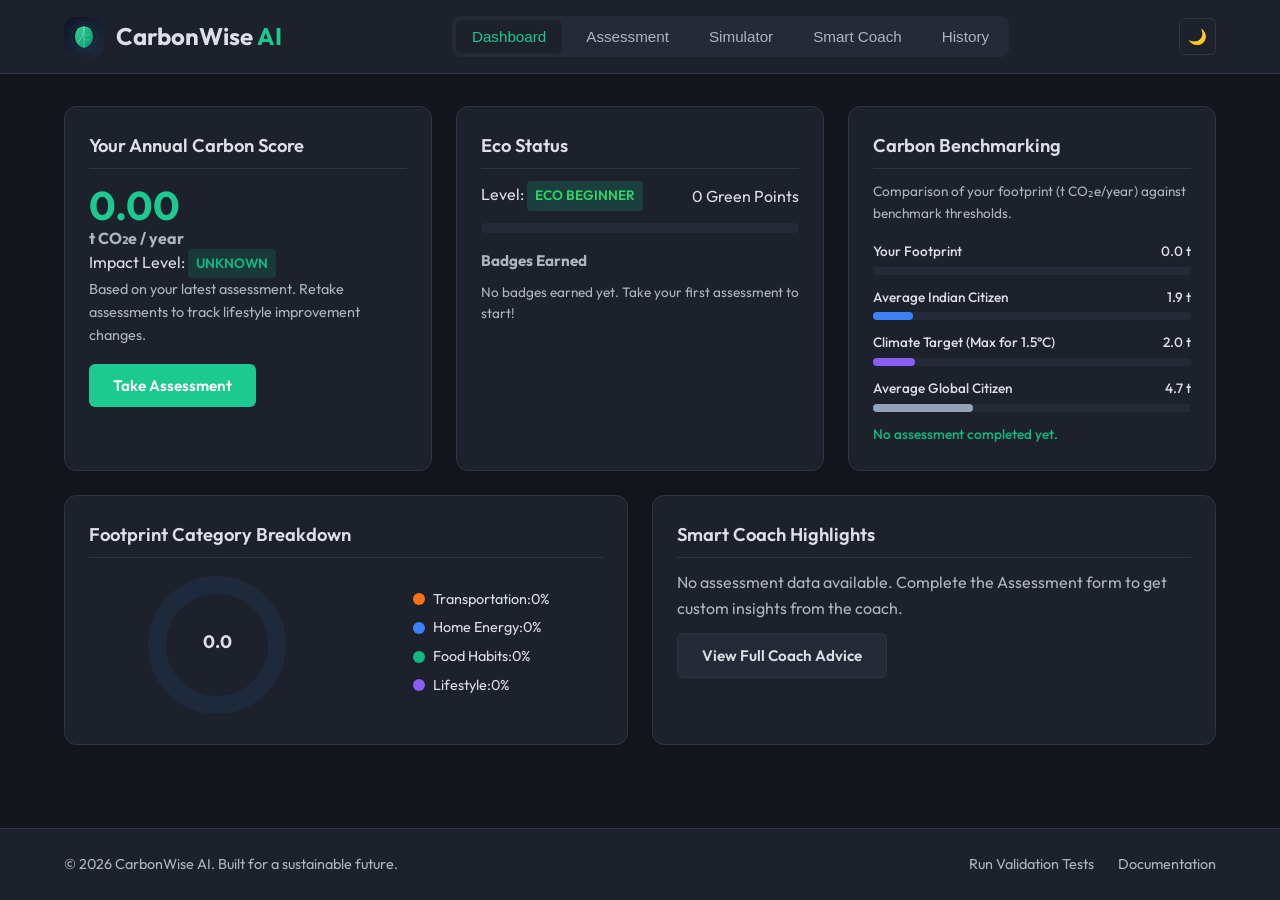
==== index.html @ 8fe23ebd "Initial commit" ====
<!DOCTYPE html>
<html lang="en">
<head>
  <meta charset="UTF-8">
  <meta name="viewport" content="width=device-width, initial-scale=1.0">
  <title>CarbonWise AI - Carbon Footprint Tracker</title>
  <meta name="description" content="Calculate, track, and reduce your carbon footprint with smart recommendations, what-if scenarios, and progress tracking.">
  
  <!-- PWA Manifest & Meta Tags -->
  <link rel="manifest" href="manifest.json">
  <meta name="theme-color" content="#10b981">
  <link rel="apple-touch-icon" href="icon.svg">
  
  <!-- Font -->
  <link rel="preconnect" href="https://fonts.googleapis.com">
  <link rel="preconnect" href="https://fonts.gstatic.com" crossorigin>
  <link href="https://fonts.googleapis.com/css2?family=Outfit:wght@300;400;500;600;700&display=swap" rel="stylesheet">
  
  <link rel="stylesheet" href="style.css">
</head>
<body class="dark-theme">
  <!-- Skip to content link for accessibility -->
  <a href="#main-content" class="skip-link">Skip to main content</a>

  <header class="app-header">
    <div class="header-container">
      <div class="logo-area">
        <object data="icon.svg" type="image/svg+xml" class="logo-icon" aria-hidden="true" width="40" height="40"></object>
        <h1>CarbonWise <span class="accent-text">AI</span></h1>
      </div>
      
      <nav class="nav-menu" aria-label="Main Application Sections">
        <ul role="tablist" class="tab-list">
          <li role="presentation">
            <button id="tab-dashboard" role="tab" aria-selected="true" aria-controls="panel-dashboard" class="tab-btn active" tabindex="0">
              Dashboard
            </button>
          </li>
          <li role="presentation">
            <button id="tab-assess" role="tab" aria-selected="false" aria-controls="panel-assess" class="tab-btn" tabindex="-1">
              Assessment
            </button>
          </li>
          <li role="presentation">
            <button id="tab-simulator" role="tab" aria-selected="false" aria-controls="panel-simulator" class="tab-btn" tabindex="-1">
              Simulator
            </button>
          </li>
          <li role="presentation">
            <button id="tab-coach" role="tab" aria-selected="false" aria-controls="panel-coach" class="tab-btn" tabindex="-1">
              Smart Coach
            </button>
          </li>
          <li role="presentation">
            <button id="tab-history" role="tab" aria-selected="false" aria-controls="panel-history" class="tab-btn" tabindex="-1">
              History
            </button>
          </li>
        </ul>
      </nav>

      <div class="header-actions">
        <button id="install-btn" class="btn btn-secondary btn-sm hidden" aria-label="Install CarbonWise App">
          Install App
        </button>
        <button id="theme-toggle" class="btn btn-icon" aria-label="Toggle between dark and light mode">
          <span class="theme-icon-light" aria-hidden="true">☀️</span>
          <span class="theme-icon-dark" aria-hidden="true">🌙</span>
        </button>
      </div>
    </div>
  </header>

  <main id="main-content" class="app-main">
    
    <!-- DASHBOARD PANEL -->
    <section id="panel-dashboard" role="tabpanel" aria-labelledby="tab-dashboard" class="tab-panel active" tabindex="0">
      <h2 class="sr-only">Dashboard</h2>
      
      <div class="dashboard-grid">
        <!-- Score Card -->
        <div class="card status-card">
          <h3>Your Annual Carbon Score</h3>
          <div class="score-display" aria-live="polite">
            <span id="dash-score-value">0.00</span>
            <span class="score-unit">t CO₂e / year</span>
          </div>
          <p class="impact-level-label">Impact Level: <span id="dash-impact-level" class="badge bg-green">Unknown</span></p>
          <p class="card-desc">Based on your latest assessment. Retake assessments to track lifestyle improvement changes.</p>
          <button id="quick-assess-btn" class="btn btn-primary">Take Assessment</button>
        </div>

        <!-- Gamification Card -->
        <div class="card gamification-card">
          <h3>Eco Status</h3>
          <div class="level-indicator">
            <div class="level-label">Level: <span id="user-eco-level" class="badge bg-accent">Eco Beginner</span></div>
            <div class="points-label"><span id="user-points">0</span> Green Points</div>
          </div>
          <div class="progress-bar-container" aria-label="Points progress to next level" role="progressbar" aria-valuemin="0" aria-valuemax="100" aria-valuenow="0">
            <div id="points-progress" class="progress-bar" style="width: 0%"></div>
          </div>
          <div class="badges-earned-section">
            <h4>Badges Earned</h4>
            <div id="badges-container" class="badges-row">
              <p class="text-muted text-sm">No badges earned yet. Take your first assessment to start!</p>
            </div>
          </div>
        </div>

        <!-- Benchmark Comparison Card -->
        <div class="card benchmarking-card">
          <h3>Carbon Benchmarking</h3>
          <p class="card-desc text-sm">Comparison of your footprint (t CO₂e/year) against benchmark thresholds.</p>
          
          <div class="benchmark-list" aria-label="Footprint comparison charts">
            <!-- User -->
            <div class="benchmark-item">
              <div class="benchmark-labels">
                <span>Your Footprint</span>
                <span id="bench-user-val">0.0 t</span>
              </div>
              <div class="benchmark-bar-wrapper" role="progressbar" aria-label="Your carbon footprint scale" aria-valuemin="0" aria-valuemax="15">
                <div id="bench-user-bar" class="benchmark-bar user-bar" style="width: 0%"></div>
              </div>
            </div>
            <!-- Indian Avg -->
            <div class="benchmark-item">
              <div class="benchmark-labels">
                <span>Average Indian Citizen</span>
                <span>1.9 t</span>
              </div>
              <div class="benchmark-bar-wrapper" role="progressbar" aria-label="Average Indian carbon footprint scale" aria-valuenow="1.9" aria-valuemin="0" aria-valuemax="15">
                <div class="benchmark-bar India-bar" style="width: calc((1.9 / 15) * 100%)"></div>
              </div>
            </div>
            <!-- Sustainable Target -->
            <div class="benchmark-item">
              <div class="benchmark-labels">
                <span>Climate Target (Max for 1.5°C)</span>
                <span>2.0 t</span>
              </div>
              <div class="benchmark-bar-wrapper" role="progressbar" aria-label="Paris Agreement climate target carbon scale" aria-valuenow="2.0" aria-valuemin="0" aria-valuemax="15">
                <div class="benchmark-bar target-bar" style="width: calc((2.0 / 15) * 100%)"></div>
              </div>
            </div>
            <!-- Global Avg -->
            <div class="benchmark-item">
              <div class="benchmark-labels">
                <span>Average Global Citizen</span>
                <span>4.7 t</span>
              </div>
              <div class="benchmark-bar-wrapper" role="progressbar" aria-label="Average global citizen carbon scale" aria-valuenow="4.7" aria-valuemin="0" aria-valuemax="15">
                <div class="benchmark-bar global-bar" style="width: calc((4.7 / 15) * 100%)"></div>
              </div>
            </div>
          </div>
          <p id="benchmark-feedback" class="text-sm mt-3 font-medium text-emerald" aria-live="polite"></p>
        </div>
      </div>

      <div class="dashboard-grid mt-4">
        <!-- Breakdown Chart Card -->
        <div class="card chart-card">
          <h3>Footprint Category Breakdown</h3>
          <div class="chart-content">
            <div class="svg-chart-container">
              <svg id="donut-chart" viewBox="0 0 100 100" class="donut-svg" aria-label="Visual breakdown of carbon categories">
                <circle cx="50" cy="50" r="40" fill="transparent" stroke="#1e293b" stroke-width="12" />
                <g id="donut-slices"></g>
                <text x="50" y="52" class="donut-center-text" text-anchor="middle" id="donut-center-val">0.0</text>
              </svg>
            </div>
            <div class="chart-legend" id="chart-legend">
              <ul class="legend-list">
                <li><span class="legend-dot color-transport" aria-hidden="true"></span> Transportation: <span id="legend-val-transport">0%</span></li>
                <li><span class="legend-dot color-energy" aria-hidden="true"></span> Home Energy: <span id="legend-val-energy">0%</span></li>
                <li><span class="legend-dot color-food" aria-hidden="true"></span> Food Habits: <span id="legend-val-food">0%</span></li>
                <li><span class="legend-dot color-lifestyle" aria-hidden="true"></span> Lifestyle: <span id="legend-val-lifestyle">0%</span></li>
              </ul>
            </div>
          </div>
          <div class="highest-contributor-box alert-box hidden" id="highest-contributor-alert" aria-live="polite">
            <strong>⚠️ Highest Contributor:</strong> <span id="highest-category-name">Transportation</span> (<span id="highest-category-pct">0%</span> of your total).
          </div>
        </div>

        <!-- Quick Summary & Actions -->
        <div class="card coach-preview-card">
          <h3>Smart Coach Highlights</h3>
          <div id="coach-highlights-content" aria-live="polite">
            <p class="text-muted">No assessment data available. Complete the Assessment form to get custom insights from the coach.</p>
          </div>
          <button id="go-to-coach-btn" class="btn btn-secondary mt-3">View Full Coach Advice</button>
        </div>
      </div>
    </section>

    <!-- ASSESSMENT PANEL -->
    <section id="panel-assess" role="tabpanel" aria-labelledby="tab-assess" class="tab-panel" tabindex="0">
      <div class="max-width-form">
        <div class="form-header">
          <h2>Carbon Footprint Assessment</h2>
          <p>Provide estimates of your weekly and monthly habits below to calculate your footprint. Your data is stored safely on your device.</p>
        </div>

        <!-- Form Step Progress Indicator -->
        <div class="form-steps-indicator" aria-label="Assessment Progress Steps">
          <div class="step-indicator active" id="indicator-step-1">1. Transport</div>
          <div class="step-indicator" id="indicator-step-2">2. Energy</div>
          <div class="step-indicator" id="indicator-step-3">3. Food & Lifestyle</div>
        </div>

        <form id="assessment-form" novalidate>
          
          <!-- STEP 1: TRANSPORTATION -->
          <div class="form-step" id="form-step-1">
            <h3>Category 1: Transportation</h3>
            
            <div class="form-group">
              <label for="input-car-km">Car travel per week (in km):</label>
              <input type="number" id="input-car-km" name="car_km" min="0" max="5000" step="10" value="0" required aria-describedby="car-km-error">
              <span class="form-error-msg" id="car-km-error" aria-live="polite"></span>
              <p class="input-hint">Estimate your average weekly driving distance. Set to 0 if you do not use a car.</p>
            </div>

            <div class="form-group">
              <label for="input-bike-km">Bicycle/E-Bike travel per week (in km):</label>
              <input type="number" id="input-bike-km" name="bike_km" min="0" max="1000" step="5" value="0" required aria-describedby="bike-km-error">
              <span class="form-error-msg" id="bike-km-error" aria-live="polite"></span>
              <p class="input-hint">Biking is zero-carbon and helps increase your Eco score points.</p>
            </div>

            <div class="form-group">
              <label for="input-public-hours">Public transport hours per week (Bus, Metro, Trains):</label>
              <input type="number" id="input-public-hours" name="public_hours" min="0" max="100" step="1" value="0" required aria-describedby="public-hours-error">
              <span class="form-error-msg" id="public-hours-error" aria-live="polite"></span>
              <p class="input-hint">Hours spent per week riding public transit.</p>
            </div>

            <div class="form-actions-row">
              <div></div>
              <button type="button" class="btn btn-primary" id="btn-next-1">Next: Home Energy</button>
            </div>
          </div>

          <!-- STEP 2: HOME ENERGY -->
          <div class="form-step hidden" id="form-step-2">
            <h3>Category 2: Home Energy</h3>

            <div class="form-group">
              <label for="input-elec-kwh">Monthly electricity consumption (in kWh):</label>
              <input type="number" id="input-elec-kwh" name="elec_kwh" min="0" max="5000" step="10" value="0" required aria-describedby="elec-kwh-error">
              <span class="form-error-msg" id="elec-kwh-error" aria-live="polite"></span>
              <p class="input-hint">Refer to your recent utility bill. Average consumption is ~150-300 kWh.</p>
            </div>

            <div class="form-group">
              <label for="input-ac-hours">AC usage hours per day (average):</label>
              <input type="number" id="input-ac-hours" name="ac_hours" min="0" max="24" step="1" value="0" required aria-describedby="ac-hours-error">
              <span class="form-error-msg" id="ac-hours-error" aria-live="polite"></span>
              <p class="input-hint">Number of hours you run air conditioners in your home per day.</p>
            </div>

            <div class="form-group">
              <label for="input-appliances">Other heavy appliance usage level:</label>
              <select id="input-appliances" name="appliances" required>
                <option value="low">Low (Basic lighting, fridge, laptop)</option>
                <option value="medium" selected>Medium (Washing machine, water heater occasionally)</option>
                <option value="high">High (Daily dryer, oven, heating, pool pumps)</option>
              </select>
              <p class="input-hint">Heavy electrical appliances affect carbon consumption parameters.</p>
            </div>

            <div class="form-actions-row">
              <button type="button" class="btn btn-secondary" id="btn-prev-2">Back to Transport</button>
              <button type="button" class="btn btn-primary" id="btn-next-2">Next: Food & Lifestyle</button>
            </div>
          </div>

          <!-- STEP 3: FOOD & LIFESTYLE -->
          <div class="form-step hidden" id="form-step-3">
            <h3>Category 3: Food & Lifestyle</h3>

            <div class="form-group">
              <label for="input-diet">Primary Food Diet:</label>
              <select id="input-diet" name="diet" required>
                <option value="vegetarian">Vegetarian (No meat, includes dairy/eggs)</option>
                <option value="mixed" selected>Mixed (Moderate meat, poultry, dairy)</option>
                <option value="meat-heavy">Meat-heavy (Daily beef, pork, or lamb)</option>
              </select>
              <p class="input-hint">Animal agriculture farming is a massive global carbon contributor.</p>
            </div>

            <div class="form-group">
              <label for="input-shopping">Online shopping packages per month:</label>
              <input type="number" id="input-shopping" name="shopping" min="0" max="100" step="1" value="0" required aria-describedby="shopping-error">
              <span class="form-error-msg" id="shopping-error" aria-live="polite"></span>
              <p class="input-hint">Count of individual delivery packages received monthly.</p>
            </div>

            <div class="form-group">
              <label for="input-fashion">Fast fashion purchases per year:</label>
              <input type="number" id="input-fashion" name="fashion" min="0" max="150" step="1" value="0" required aria-describedby="fashion-error">
              <span class="form-error-msg" id="fashion-error" aria-live="polite"></span>
              <p class="input-hint">New clothing items purchased annually from major chain stores.</p>
            </div>

            <div class="form-group">
              <label for="input-waste">Waste Management Habits:</label>
              <select id="input-waste" name="waste" required>
                <option value="recycle">Excellent (Recycle and compost, minimal trash)</option>
                <option value="average" selected>Average (Recycle some items, standard municipal bin)</option>
                <option value="poor">Poor (No recycling, throw everything into landfill bin)</option>
              </select>
            </div>

            <div class="form-actions-row">
              <button type="button" class="btn btn-secondary" id="btn-prev-3">Back to Energy</button>
              <button type="submit" class="btn btn-accent" id="btn-submit-form">Calculate & Save</button>
            </div>
          </div>
          
        </form>
      </div>
    </section>

    <!-- WHAT-IF SIMULATOR PANEL -->
    <section id="panel-simulator" role="tabpanel" aria-labelledby="tab-simulator" class="tab-panel" tabindex="0">
      <div class="simulator-layout">
        <div class="simulator-settings card">
          <h2>What-If Simulator</h2>
          <p class="text-sm text-muted mb-4">Adjust the sliders below to simulate carbon reductions and cost savings. See projected impacts dynamically!</p>
          
          <div class="simulator-slider-group">
            <div class="slider-label-row">
              <label for="sim-car-reduce">Reduce Car Driving</label>
              <span id="sim-car-val">0%</span>
            </div>
            <input type="range" id="sim-car-reduce" min="0" max="100" value="0" class="slider" aria-valuemin="0" aria-valuemax="100" aria-valuenow="0">
            <span class="slider-hint">Simulate substituting driving with biking, walking, or public transit.</span>
          </div>

          <div class="simulator-slider-group">
            <div class="slider-label-row">
              <label for="sim-diet-shift">Diet Transition</label>
              <span id="sim-diet-val">Mixed (Current)</span>
            </div>
            <input type="range" id="sim-diet-shift" min="1" max="3" value="2" class="slider" aria-valuemin="1" aria-valuemax="3" aria-valuenow="2" aria-valuetext="Mixed">
            <span class="slider-hint">Move from Meat-heavy (1), Mixed (2) to Vegetarian (3) habits.</span>
          </div>

          <div class="simulator-slider-group">
            <div class="slider-label-row">
              <label for="sim-energy-reduce">Reduce Electricity & AC Usage</label>
              <span id="sim-energy-val">0%</span>
            </div>
            <input type="range" id="sim-energy-reduce" min="0" max="50" value="0" class="slider" aria-valuemin="0" aria-valuemax="50" aria-valuenow="0">
            <span class="slider-hint">Simulate turning off standby appliances and reducing AC run times.</span>
          </div>
          
          <div class="simulator-actions mt-3">
            <button id="apply-simulation-btn" class="btn btn-secondary w-full">Adopt Recommendations & Earn Points</button>
          </div>
        </div>

        <div class="simulator-results-panel">
          <!-- Emission Changes -->
          <div class="card results-card bg-glass">
            <h3>Emissions Impact</h3>
            <div class="sim-comparison">
              <div class="sim-metric-column">
                <span class="sim-metric-title">Current</span>
                <span id="sim-emissions-current" class="sim-val text-orange">0.00 t</span>
              </div>
              <div class="sim-arrow" aria-hidden="true">➡️</div>
              <div class="sim-metric-column">
                <span class="sim-metric-title">Projected</span>
                <span id="sim-emissions-projected" class="sim-val text-green">0.00 t</span>
              </div>
            </div>
            <div class="sim-reduction-badge">
              <span class="badge bg-green text-lg" id="sim-reduction-percentage" aria-live="polite">0% Reduction</span>
            </div>
          </div>

          <!-- Financial & Ecological Indicators -->
          <div class="card impact-grid-card">
            <h3>Financial & Environmental Equivalents</h3>
            <div class="impact-metrics-grid" aria-live="polite">
              <!-- Metric 1: Annual CO2 saved -->
              <div class="impact-metric-box" tabindex="0">
                <span class="impact-icon" aria-hidden="true">💨</span>
                <div class="impact-info">
                  <span class="impact-label">Annual CO₂ Saved</span>
                  <span id="impact-co2-saved" class="impact-value">0 kg</span>
                </div>
              </div>
              <!-- Metric 2: Fuel savings -->
              <div class="impact-metric-box" tabindex="0">
                <span class="impact-icon" aria-hidden="true">⛽</span>
                <div class="impact-info">
                  <span class="impact-label">Estimated Fuel Savings</span>
                  <span id="impact-fuel-saved" class="impact-value">₹0</span>
                </div>
              </div>
              <!-- Metric 3: Electricity savings -->
              <div class="impact-metric-box" tabindex="0">
                <span class="impact-icon" aria-hidden="true">⚡</span>
                <div class="impact-info">
                  <span class="impact-label">Electricity Bill Savings</span>
                  <span id="impact-elec-saved" class="impact-value">₹0</span>
                </div>
              </div>
              <!-- Metric 4: Trees planted -->
              <div class="impact-metric-box" tabindex="0">
                <span class="impact-icon" aria-hidden="true">🌳</span>
                <div class="impact-info">
                  <span class="impact-label">Tree-Equivalent Impact</span>
                  <span id="impact-trees" class="impact-value">0 Trees</span>
                </div>
              </div>
              <!-- Metric 5: Water footprint -->
              <div class="impact-metric-box" tabindex="0">
                <span class="impact-icon" aria-hidden="true">💧</span>
                <div class="impact-info">
                  <span class="impact-label">Virtual Water Saved</span>
                  <span id="impact-water" class="impact-value">0 Liters</span>
                </div>
              </div>
            </div>
          </div>
        </div>
      </div>
    </section>

    <!-- SMART COACH PANEL -->
    <section id="panel-coach" role="tabpanel" aria-labelledby="tab-coach" class="tab-panel" tabindex="0">
      <div class="card coach-card">
        <div class="coach-header">
          <div class="coach-avatar" aria-hidden="true">🌱</div>
          <div>
            <h2>Smart Sustainability Coach</h2>
            <p class="text-muted">Personalized insights and weekly routines generated based on your footprint profile.</p>
          </div>
        </div>
        
        <div id="coach-content-container" class="coach-body mt-4">
          <div class="coach-placeholder text-center">
            <p>Please complete your <button class="btn-link">assessment form</button> to unlock coaching insights, a weekly reduction planner, and monthly challenges.</p>
          </div>
        </div>
      </div>
    </section>

    <!-- HISTORY PANEL -->
    <section id="panel-history" role="tabpanel" aria-labelledby="tab-history" class="tab-panel" tabindex="0">
      <div class="history-layout-grid">
        <div class="card trend-chart-card">
          <h3>Your Footprint Trend</h3>
          <div class="canvas-wrapper">
            <canvas id="trend-canvas" width="600" height="300" aria-label="Line chart showing your carbon footprint scores over time">
              Your historical carbon assessment scores plotted over time.
            </canvas>
          </div>
          <div id="trend-no-data" class="trend-placeholder text-center">
            <p class="text-muted">No historical data available yet. Keep taking assessments over time to track your progress.</p>
          </div>
        </div>

        <div class="card history-list-card">
          <div class="history-header">
            <h3>Assessment History</h3>
            <button id="clear-history-btn" class="btn btn-danger btn-sm">Clear All History</button>
          </div>
          
          <div class="table-container mt-3">
            <table class="history-table" id="history-table">
              <thead>
                <tr>
                  <th scope="col">Date</th>
                  <th scope="col">Carbon Score (t)</th>
                  <th scope="col">Eco Points</th>
                  <th scope="col">Trend</th>
                </tr>
              </thead>
              <tbody id="history-table-body" aria-live="polite">
                <!-- Dynamically populated -->
              </tbody>
            </table>
          </div>
        </div>
      </div>
    </section>

  </main>

  <footer class="app-footer">
    <div class="footer-container">
      <p>&copy; 2026 CarbonWise AI. Built for a sustainable future.</p>
      <div class="footer-links">
        <a href="tests/test-runner.html" class="footer-link">Run Validation Tests</a>
        <a href="README.md" target="_blank" class="footer-link">Documentation</a>
      </div>
    </div>
  </footer>

  <script src="script.js"></script>
</body>
</html>
---- style.css ----
/* -------------------------------------------------- */
/* Design Tokens & Theme Setup                        */
/* -------------------------------------------------- */
:root {
  /* Color Palettes (HSL) */
  --hue-emerald: 160;
  --hue-accent: 142;
  --hue-bg: 222;

  /* Fonts */
  --font-family: 'Outfit', -apple-system, BlinkMacSystemFont, "Segoe UI", Roboto, sans-serif;

  /* Global light mode tokens */
  --color-primary: hsl(var(--hue-emerald), 84%, 39%);
  --color-primary-hover: hsl(var(--hue-emerald), 84%, 30%);
  --color-accent: hsl(var(--hue-accent), 70%, 45%);
  --color-bg-base: hsl(var(--hue-bg), 20%, 98%);
  --color-bg-card: hsl(0, 0%, 100%);
  --color-bg-input: hsl(var(--hue-bg), 20%, 94%);
  --color-text-base: hsl(var(--hue-bg), 25%, 15%);
  --color-text-muted: hsl(var(--hue-bg), 12%, 45%);
  --color-border: hsl(var(--hue-bg), 15%, 88%);
  --color-focus: hsl(var(--hue-emerald), 90%, 45%);
  --color-glass-bg: rgba(255, 255, 255, 0.7);
  --color-glass-border: rgba(255, 255, 255, 0.4);

  /* Alert Colors */
  --color-green: #10b981;
  --color-yellow: #f59e0b;
  --color-orange: #f97316;
  --color-red: #ef4444;

  /* Shadows */
  --shadow-sm: 0 1px 3px rgba(0, 0, 0, 0.05);
  --shadow-md: 0 4px 6px -1px rgba(0, 0, 0, 0.08), 0 2px 4px -1px rgba(0, 0, 0, 0.04);
  --shadow-lg: 0 10px 15px -3px rgba(0, 0, 0, 0.08), 0 4px 6px -2px rgba(0, 0, 0, 0.03);

  --border-radius: 12px;
}

body.dark-theme {
  /* Global dark mode tokens */
  --color-primary: hsl(var(--hue-emerald), 76%, 45%);
  --color-primary-hover: hsl(var(--hue-emerald), 76%, 52%);
  --color-accent: hsl(var(--hue-accent), 65%, 50%);
  --color-bg-base: hsl(var(--hue-bg), 23%, 9%);
  --color-bg-card: hsl(var(--hue-bg), 20%, 14%);
  --color-bg-input: hsl(var(--hue-bg), 22%, 18%);
  --color-text-base: hsl(var(--hue-bg), 15%, 88%);
  --color-text-muted: hsl(var(--hue-bg), 12%, 72%);
  --color-border: hsl(var(--hue-bg), 18%, 22%);
  --color-glass-bg: rgba(30, 41, 59, 0.6);
  --color-glass-border: rgba(255, 255, 255, 0.08);
}

/* -------------------------------------------------- */
/* Core CSS Resets & Accessibility Foundation         */
/* -------------------------------------------------- */
*, *::before, *::after {
  box-sizing: border-box;
  margin: 0;
  padding: 0;
}

html {
  scroll-behavior: smooth;
}

body {
  font-family: var(--font-family);
  background-color: var(--color-bg-base);
  color: var(--color-text-base);
  line-height: 1.6;
  font-size: 16px;
  -webkit-font-smoothing: antialiased;
  min-height: 100vh;
  display: flex;
  flex-direction: column;
}

/* Skip link for screen reader users */
.skip-link {
  position: absolute;
  top: -100px;
  left: 20px;
  background: var(--color-primary);
  color: #fff;
  padding: 10px 20px;
  border-radius: 0 0 8px 8px;
  z-index: 9999;
  text-decoration: none;
  font-weight: bold;
  transition: top 0.2s;
}
.skip-link:focus {
  top: 0;
  outline: 3px solid var(--color-focus);
}

/* Focus styles for keyboard navigation */
a:focus-visible,
button:focus-visible,
input:focus-visible,
select:focus-visible,
textarea:focus-visible {
  outline: 3px solid var(--color-focus);
  outline-offset: 2px;
}

/* Screen reader only utility class */
.sr-only {
  position: absolute;
  width: 1px;
  height: 1px;
  padding: 0;
  margin: -1px;
  overflow: hidden;
  clip: rect(0, 0, 0, 0);
  white-space: nowrap;
  border: 0;
}

/* -------------------------------------------------- */
/* Layout & Container Classes                         */
/* -------------------------------------------------- */
.app-header {
  background-color: var(--color-bg-card);
  border-bottom: 1px solid var(--color-border);
  position: sticky;
  top: 0;
  z-index: 100;
  padding: 1rem 0;
}

.header-container {
  display: flex;
  justify-content: space-between;
  align-items: center;
  width: 90%;
  max-width: 1200px;
  margin: 0 auto;
}

.logo-area {
  display: flex;
  align-items: center;
  gap: 0.75rem;
}
.logo-icon {
  pointer-events: none;
}
.logo-area h1 {
  font-size: 1.5rem;
  font-weight: 700;
}
.accent-text {
  color: var(--color-primary);
}

.tab-list {
  display: flex;
  list-style: none;
  gap: 0.5rem;
  background-color: var(--color-bg-input);
  padding: 0.25rem;
  border-radius: 8px;
}

.tab-btn {
  background: none;
  border: none;
  color: var(--color-text-muted);
  padding: 0.5rem 1rem;
  border-radius: 6px;
  font-weight: 500;
  cursor: pointer;
  font-size: 0.95rem;
  transition: all 0.2s ease;
}
.tab-btn:hover {
  color: var(--color-text-base);
}
.tab-btn.active {
  background-color: var(--color-bg-card);
  color: var(--color-primary);
  box-shadow: var(--shadow-sm);
}

.header-actions {
  display: flex;
  align-items: center;
  gap: 0.75rem;
}

.app-main {
  flex: 1;
  width: 90%;
  max-width: 1200px;
  margin: 2rem auto;
}

.app-footer {
  background-color: var(--color-bg-card);
  border-top: 1px solid var(--color-border);
  padding: 1.5rem 0;
  text-align: center;
}
.footer-container {
  display: flex;
  justify-content: space-between;
  align-items: center;
  width: 90%;
  max-width: 1200px;
  margin: 0 auto;
  flex-wrap: wrap;
  gap: 1rem;
  font-size: 0.9rem;
  color: var(--color-text-muted);
}
.footer-links {
  display: flex;
  gap: 1.5rem;
}
.footer-link {
  color: var(--color-text-muted);
  text-decoration: none;
}
.footer-link:hover {
  color: var(--color-primary);
}

/* -------------------------------------------------- */
/* Panels & State Controls                            */
/* -------------------------------------------------- */
.tab-panel {
  display: none;
}
.tab-panel.active {
  display: block;
}

/* -------------------------------------------------- */
/* Cards & Common UI Blocks                           */
/* -------------------------------------------------- */
.card {
  background-color: var(--color-bg-card);
  border: 1px solid var(--color-border);
  border-radius: var(--border-radius);
  padding: 1.5rem;
  box-shadow: var(--shadow-sm);
  transition: transform 0.2s, box-shadow 0.2s;
}

.bg-glass {
  background-color: var(--color-glass-bg);
  border: 1px solid var(--color-glass-border);
  backdrop-filter: blur(12px);
  -webkit-backdrop-filter: blur(12px);
}

.dashboard-grid {
  display: grid;
  grid-template-columns: repeat(auto-fit, minmax(320px, 1fr));
  gap: 1.5rem;
}

.card h3 {
  font-size: 1.15rem;
  margin-bottom: 0.75rem;
  font-weight: 600;
  border-bottom: 1.5px solid var(--color-border);
  padding-bottom: 0.5rem;
}

.card-desc {
  font-size: 0.9rem;
  color: var(--color-text-muted);
  margin-bottom: 1rem;
}

/* -------------------------------------------------- */
/* Status & Info Card Specifics                       */
/* -------------------------------------------------- */
.score-display {
  font-size: 2.5rem;
  font-weight: 700;
  color: var(--color-primary);
  line-height: 1.2;
}
.score-unit {
  font-size: 1rem;
  color: var(--color-text-muted);
  display: block;
}

.badge {
  display: inline-block;
  padding: 0.25rem 0.5rem;
  border-radius: 4px;
  font-weight: 600;
  font-size: 0.85rem;
  text-transform: uppercase;
}
.bg-green {
  background-color: rgba(16, 185, 129, 0.15);
  color: var(--color-green);
}
.bg-yellow {
  background-color: rgba(245, 158, 11, 0.15);
  color: var(--color-yellow);
}
.bg-orange {
  background-color: rgba(249, 115, 22, 0.15);
  color: var(--color-orange);
}
.bg-red {
  background-color: rgba(239, 68, 68, 0.15);
  color: var(--color-red);
}
.bg-accent {
  background-color: rgba(16, 185, 129, 0.2);
  color: var(--color-accent);
}

.level-indicator {
  display: flex;
  justify-content: space-between;
  align-items: center;
  margin-bottom: 0.75rem;
}

.progress-bar-container {
  background-color: var(--color-bg-input);
  border-radius: 9999px;
  height: 10px;
  width: 100%;
  overflow: hidden;
  margin-bottom: 1rem;
}
.progress-bar {
  background-color: var(--color-accent);
  height: 100%;
  border-radius: 9999px;
  transition: width 0.3s ease;
}

.badges-earned-section h4 {
  font-size: 0.95rem;
  margin-bottom: 0.5rem;
  color: var(--color-text-muted);
}
.badges-row {
  display: flex;
  flex-wrap: wrap;
  gap: 0.5rem;
  min-height: 40px;
}
.badge-item {
  display: flex;
  align-items: center;
  gap: 0.25rem;
  padding: 0.35rem 0.5rem;
  border-radius: 6px;
  background-color: var(--color-bg-input);
  border: 1px solid var(--color-border);
  font-size: 0.8rem;
  font-weight: 500;
}

/* -------------------------------------------------- */
/* Benchmarking Styles                                */
/* -------------------------------------------------- */
.benchmark-list {
  display: flex;
  flex-direction: column;
  gap: 0.75rem;
  margin-top: 1rem;
}
.benchmark-item {
  display: flex;
  flex-direction: column;
  gap: 0.25rem;
}
.benchmark-labels {
  display: flex;
  justify-content: space-between;
  font-size: 0.85rem;
  font-weight: 500;
}
.benchmark-bar-wrapper {
  background-color: var(--color-bg-input);
  border-radius: 4px;
  height: 8px;
  width: 100%;
}
.benchmark-bar {
  height: 100%;
  border-radius: 4px;
  transition: width 0.4s ease;
}
.user-bar { background-color: var(--color-primary); }
.India-bar { background-color: #3b82f6; }
.target-bar { background-color: #8b5cf6; }
.global-bar { background-color: #94a3b8; }

/* -------------------------------------------------- */
/* Chart Styles                                       */
/* -------------------------------------------------- */
.chart-content {
  display: flex;
  align-items: center;
  justify-content: space-around;
  flex-wrap: wrap;
  gap: 1rem;
}
.svg-chart-container {
  width: 150px;
  height: 150px;
}
.donut-svg {
  width: 100%;
  height: 100%;
  transform: rotate(-90deg);
}
.donut-center-text {
  fill: var(--color-text-base);
  font-size: 12px;
  font-weight: 700;
  transform: rotate(90deg);
  transform-origin: center;
}
.legend-list {
  list-style: none;
  font-size: 0.9rem;
}
.legend-list li {
  display: flex;
  align-items: center;
  margin-bottom: 0.35rem;
}
.legend-dot {
  display: inline-block;
  width: 12px;
  height: 12px;
  border-radius: 50%;
  margin-right: 0.5rem;
}
.color-transport { background-color: #f97316; }
.color-energy { background-color: #3b82f6; }
.color-food { background-color: #10b981; }
.color-lifestyle { background-color: #8b5cf6; }

.alert-box {
  background-color: rgba(245, 158, 11, 0.1);
  border: 1px solid var(--color-yellow);
  padding: 0.75rem;
  border-radius: 8px;
  margin-top: 1rem;
  font-size: 0.9rem;
}

/* -------------------------------------------------- */
/* Form Design                                        */
/* -------------------------------------------------- */
.max-width-form {
  max-width: 650px;
  margin: 0 auto;
  background-color: var(--color-bg-card);
  border: 1px solid var(--color-border);
  border-radius: var(--border-radius);
  padding: 2rem;
  box-shadow: var(--shadow-md);
}

.form-header {
  margin-bottom: 1.5rem;
}
.form-header h2 {
  font-size: 1.6rem;
  margin-bottom: 0.5rem;
}
.form-header p {
  color: var(--color-text-muted);
  font-size: 0.95rem;
}

.form-steps-indicator {
  display: flex;
  border-bottom: 1px solid var(--color-border);
  margin-bottom: 1.5rem;
  padding-bottom: 0.5rem;
  gap: 1rem;
  flex-wrap: wrap;
}
.step-indicator {
  font-size: 0.85rem;
  color: var(--color-text-muted);
  font-weight: 600;
  padding-bottom: 0.25rem;
}
.step-indicator.active {
  color: var(--color-primary);
  border-bottom: 3px solid var(--color-primary);
}

.form-group {
  margin-bottom: 1.25rem;
}
.form-group label {
  display: block;
  font-weight: 500;
  margin-bottom: 0.4rem;
  font-size: 0.95rem;
}
.form-group input,
.form-group select {
  width: 100%;
  padding: 0.75rem;
  border-radius: 6px;
  border: 1px solid var(--color-border);
  background-color: var(--color-bg-input);
  color: var(--color-text-base);
  font-size: 1rem;
  font-family: inherit;
}
.form-group input:focus,
.form-group select:focus {
  border-color: var(--color-focus);
}
.input-hint {
  font-size: 0.8rem;
  color: var(--color-text-muted);
  margin-top: 0.25rem;
}

.form-error-msg {
  color: var(--color-red);
  font-size: 0.8rem;
  display: block;
  margin-top: 0.25rem;
  min-height: 1.2em;
}

.form-actions-row {
  display: flex;
  justify-content: space-between;
  margin-top: 2rem;
  gap: 1rem;
}

/* -------------------------------------------------- */
/* Button Design                                      */
/* -------------------------------------------------- */
.btn {
  display: inline-flex;
  align-items: center;
  justify-content: center;
  padding: 0.75rem 1.5rem;
  font-size: 0.95rem;
  font-weight: 600;
  border-radius: 6px;
  border: none;
  cursor: pointer;
  transition: background-color 0.2s, transform 0.1s;
  font-family: inherit;
  text-decoration: none;
}
.btn:active {
  transform: scale(0.98);
}
.btn-primary {
  background-color: var(--color-primary);
  color: #ffffff;
}
.btn-primary:hover {
  background-color: var(--color-primary-hover);
}
.btn-secondary {
  background-color: var(--color-bg-input);
  color: var(--color-text-base);
  border: 1px solid var(--color-border);
}
.btn-secondary:hover {
  background-color: var(--color-border);
}
.btn-accent {
  background-color: var(--color-accent);
  color: #ffffff;
}
.btn-accent:hover {
  opacity: 0.9;
}
.btn-danger {
  background-color: rgba(239, 68, 68, 0.1);
  color: var(--color-red);
  border: 1px solid rgba(239, 68, 68, 0.3);
}
.btn-danger:hover {
  background-color: var(--color-red);
  color: #ffffff;
}
.btn-sm {
  padding: 0.4rem 0.8rem;
  font-size: 0.85rem;
}
.btn-icon {
  background: none;
  border: 1px solid var(--color-border);
  padding: 0.5rem;
  border-radius: 6px;
  cursor: pointer;
  color: var(--color-text-base);
}
.btn-icon:hover {
  background-color: var(--color-bg-input);
}
.btn-link {
  background: none;
  border: none;
  color: var(--color-primary);
  font-weight: 600;
  text-decoration: underline;
  cursor: pointer;
  font-family: inherit;
  font-size: inherit;
  padding: 0;
}
.btn-link:hover {
  color: var(--color-primary-hover);
}
.w-full {
  width: 100%;
}

.hidden {
  display: none !important;
}

body.dark-theme .theme-icon-light { display: none; }
body:not(.dark-theme) .theme-icon-dark { display: none; }

/* -------------------------------------------------- */
/* Simulator Design                                   */
/* -------------------------------------------------- */
.simulator-layout {
  display: grid;
  grid-template-columns: 1fr 1.2fr;
  gap: 2rem;
  align-items: start;
}
@media (max-width: 800px) {
  .simulator-layout {
    grid-template-columns: 1fr;
  }
}

.simulator-slider-group {
  margin-bottom: 1.5rem;
}
.slider-label-row {
  display: flex;
  justify-content: space-between;
  font-weight: 600;
  margin-bottom: 0.4rem;
}
.slider {
  -webkit-appearance: none;
  appearance: none;
  width: 100%;
  height: 6px;
  border-radius: 3px;
  background: var(--color-bg-input);
  outline: none;
  margin: 0.5rem 0;
}
.slider::-webkit-slider-thumb {
  -webkit-appearance: none;
  appearance: none;
  width: 18px;
  height: 18px;
  border-radius: 50%;
  background: var(--color-primary);
  cursor: pointer;
  box-shadow: var(--shadow-sm);
  transition: transform 0.1s;
}
.slider::-webkit-slider-thumb:hover {
  transform: scale(1.2);
}
.slider::-moz-range-thumb {
  width: 18px;
  height: 18px;
  border-radius: 50%;
  background: var(--color-primary);
  cursor: pointer;
  border: none;
  box-shadow: var(--shadow-sm);
  transition: transform 0.1s;
}
.slider::-moz-range-thumb:hover {
  transform: scale(1.2);
}
.slider-hint {
  font-size: 0.8rem;
  color: var(--color-text-muted);
  display: block;
}

.sim-comparison {
  display: flex;
  justify-content: space-around;
  align-items: center;
  margin: 1.5rem 0;
}
.sim-metric-column {
  text-align: center;
}
.sim-metric-title {
  display: block;
  font-size: 0.85rem;
  text-transform: uppercase;
  color: var(--color-text-muted);
  font-weight: 500;
}
.sim-val {
  font-size: 1.8rem;
  font-weight: 700;
}
.text-orange { color: var(--color-orange); }
.text-green { color: var(--color-green); }
.sim-arrow {
  font-size: 1.5rem;
}
.sim-reduction-badge {
  text-align: center;
}
.text-lg {
  font-size: 1.1rem;
  padding: 0.4rem 1rem;
}

/* Financial & Environmental Equivalents Grid */
.impact-metrics-grid {
  display: grid;
  grid-template-columns: repeat(auto-fit, minmax(180px, 1fr));
  gap: 1rem;
  margin-top: 1rem;
}
.impact-metric-box {
  background-color: var(--color-bg-input);
  border: 1px solid var(--color-border);
  border-radius: 8px;
  padding: 0.75rem 1rem;
  display: flex;
  align-items: center;
  gap: 0.75rem;
}
.impact-icon {
  font-size: 1.8rem;
}
.impact-info {
  display: flex;
  flex-direction: column;
}
.impact-label {
  font-size: 0.75rem;
  color: var(--color-text-muted);
  text-transform: uppercase;
  font-weight: 600;
}
.impact-value {
  font-size: 1rem;
  font-weight: 700;
  color: var(--color-text-base);
}

/* -------------------------------------------------- */
/* Smart Coach UI Components                          */
/* -------------------------------------------------- */
.coach-header {
  display: flex;
  align-items: center;
  gap: 1.25rem;
  border-bottom: 1.5px solid var(--color-border);
  padding-bottom: 1rem;
  margin-bottom: 1.5rem;
}
.coach-avatar {
  width: 54px;
  height: 54px;
  background-color: rgba(16, 185, 129, 0.15);
  border: 2px solid var(--color-primary);
  border-radius: 50%;
  display: flex;
  align-items: center;
  justify-content: center;
  font-size: 1.75rem;
}
.coach-section {
  margin-bottom: 1.5rem;
}
.coach-section h3 {
  font-size: 1.1rem;
  margin-bottom: 0.75rem;
  color: var(--color-primary);
  border: none;
  padding: 0;
}
.coach-insights-list,
.coach-challenges-list {
  list-style: none;
}
.coach-insights-list li {
  margin-bottom: 0.5rem;
  padding-left: 1.5rem;
  position: relative;
}
.coach-insights-list li::before {
  content: "✦";
  position: absolute;
  left: 0;
  color: var(--color-accent);
}
.coach-weekly-calendar {
  display: grid;
  grid-template-columns: repeat(auto-fit, minmax(130px, 1fr));
  gap: 0.5rem;
  margin-top: 0.75rem;
}
.calendar-day-box {
  background-color: var(--color-bg-input);
  border: 1px solid var(--color-border);
  border-radius: 6px;
  padding: 0.5rem;
  text-align: center;
}
.calendar-day-name {
  display: block;
  font-size: 0.75rem;
  text-transform: uppercase;
  font-weight: 700;
  color: var(--color-text-muted);
}
.calendar-day-task {
  font-size: 0.85rem;
  font-weight: 500;
}

/* -------------------------------------------------- */
/* History & Trend Styling                            */
/* -------------------------------------------------- */
.history-layout-grid {
  display: grid;
  grid-template-columns: 1.3fr 1fr;
  gap: 2rem;
  align-items: start;
}
@media (max-width: 900px) {
  .history-layout-grid {
    grid-template-columns: 1fr;
  }
}
.canvas-wrapper {
  background-color: var(--color-bg-input);
  border-radius: 8px;
  padding: 1rem;
  margin-top: 1rem;
  position: relative;
  min-height: 180px;
}
#trend-canvas {
  width: 100%;
  height: auto;
  display: block;
}
.trend-placeholder {
  margin-top: 2rem;
}
.history-header {
  display: flex;
  justify-content: space-between;
  align-items: center;
}
.table-container {
  overflow-x: auto;
  width: 100%;
}
.history-table {
  width: 100%;
  border-collapse: collapse;
  text-align: left;
  font-size: 0.9rem;
}
.history-table th,
.history-table td {
  padding: 0.75rem;
  border-bottom: 1px solid var(--color-border);
}
.history-table th {
  font-weight: 600;
  color: var(--color-text-muted);
}

/* Helper Utilities */
.mt-3 { margin-top: 0.75rem; }
.mt-4 { margin-top: 1.5rem; }
.mb-4 { margin-bottom: 1.5rem; }
.text-center { text-align: center; }
.text-sm { font-size: 0.85rem; }
.text-muted { color: var(--color-text-muted); }
.font-medium { font-weight: 500; }
.text-emerald { color: var(--color-green); }

/* Responsive adjustments */
@media (max-width: 600px) {
  .header-container {
    flex-direction: column;
    gap: 1rem;
  }
  .nav-menu {
    width: 100%;
    overflow-x: auto;
  }
  .tab-list {
    width: max-content;
  }
  .app-main {
    margin: 1rem auto;
  }
}

/* W3C Accessibility: prefers-reduced-motion overrides */
@media (prefers-reduced-motion: reduce) {
  *, *::before, *::after {
    animation-delay: -1ms !important;
    animation-duration: 1ms !important;
    animation-iteration-count: 1 !important;
    background-attachment: initial !important;
    scroll-behavior: auto !important;
    transition-duration: 0s !important;
    transition-delay: 0s !important;
  }
}

/* Ensure focus outline is extremely visible for keyboard navigation */
.tab-btn:focus-visible {
  outline: 3px solid var(--color-focus);
  outline-offset: -2px;
}
.impact-metric-box:focus-visible {
  outline: 3px solid var(--color-focus);
  outline-offset: 2px;
}
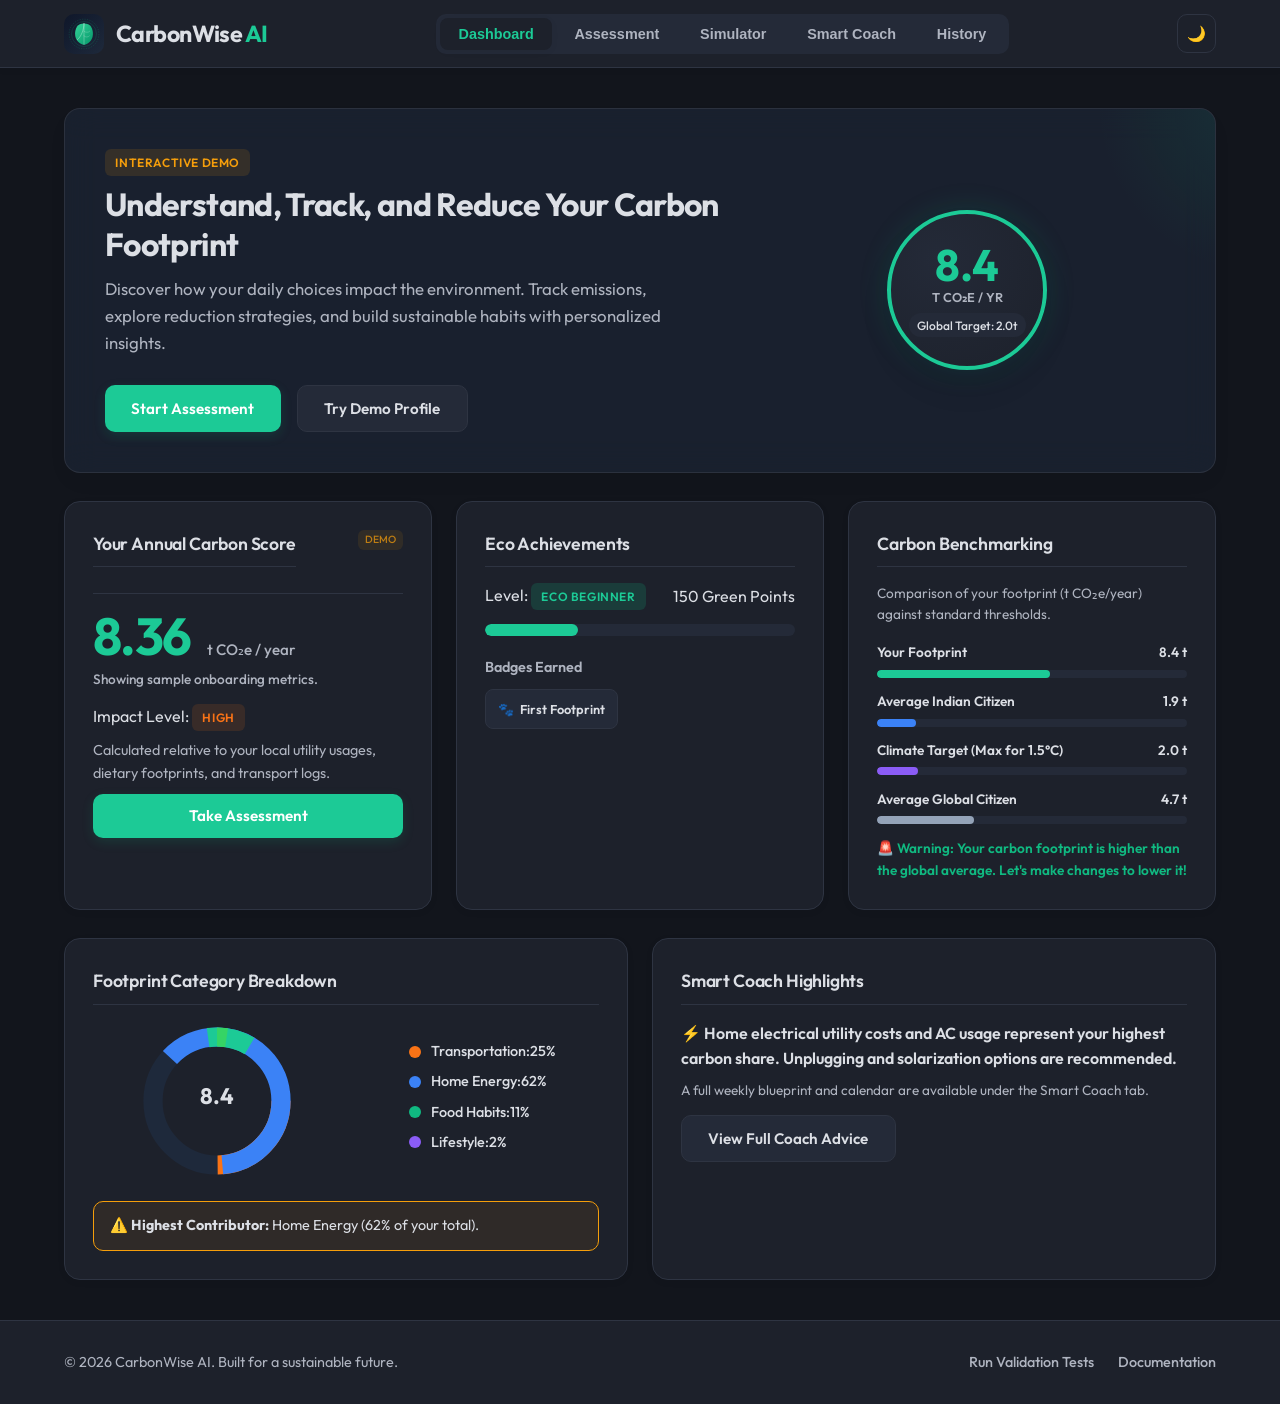
==== commit 28ec8a94: "Final UX and accessibility polish" ====
--- a/index.html
+++ b/index.html
@@ -75,24 +75,50 @@
     
     <!-- DASHBOARD PANEL -->
     <section id="panel-dashboard" role="tabpanel" aria-labelledby="tab-dashboard" class="tab-panel active" tabindex="0">
-      <h2 class="sr-only">Dashboard</h2>
       
+      <!-- HERO ONBOARDING SECTION -->
+      <div id="hero-onboarding" class="hero-card bg-glass mb-4">
+        <div class="hero-content">
+          <span class="badge bg-yellow mb-2" id="hero-status-tag">Interactive Demo</span>
+          <h2>Understand, Track, and Reduce Your Carbon Footprint</h2>
+          <p class="hero-desc">Discover how your daily choices impact the environment. Track emissions, explore reduction strategies, and build sustainable habits with personalized insights.</p>
+          <div class="hero-actions-row">
+            <button id="hero-assess-btn" class="btn btn-primary">Start Assessment</button>
+            <button id="hero-demo-btn" class="btn btn-secondary">Try Demo Profile</button>
+          </div>
+        </div>
+        <div class="hero-visual">
+          <div class="hero-score-bubble">
+            <div class="hero-bubble-val" id="hero-bubble-val">5.4</div>
+            <div class="hero-bubble-unit">t CO₂e / yr</div>
+            <span class="hero-bubble-label">Global Target: 2.0t</span>
+          </div>
+        </div>
+      </div>
+
+      <!-- Quick Status Section -->
       <div class="dashboard-grid">
         <!-- Score Card -->
         <div class="card status-card">
-          <h3>Your Annual Carbon Score</h3>
-          <div class="score-display" aria-live="polite">
-            <span id="dash-score-value">0.00</span>
-            <span class="score-unit">t CO₂e / year</span>
+          <div class="card-header-row">
+            <h3>Your Annual Carbon Score</h3>
+            <span id="score-demo-badge" class="badge bg-yellow hidden">Demo</span>
+          </div>
+          <div class="score-display-wrapper">
+            <div class="score-display" aria-live="polite">
+              <span id="dash-score-value">0.00</span>
+              <span class="score-unit">t CO₂e / year</span>
+            </div>
+            <div class="score-trend-indicator text-muted text-sm" id="score-trend"></div>
           </div>
           <p class="impact-level-label">Impact Level: <span id="dash-impact-level" class="badge bg-green">Unknown</span></p>
-          <p class="card-desc">Based on your latest assessment. Retake assessments to track lifestyle improvement changes.</p>
-          <button id="quick-assess-btn" class="btn btn-primary">Take Assessment</button>
+          <p class="card-desc mt-2">Calculated relative to your local utility usages, dietary footprints, and transport logs.</p>
+          <button id="quick-assess-btn" class="btn btn-primary w-full mt-2">Take Assessment</button>
         </div>
 
         <!-- Gamification Card -->
         <div class="card gamification-card">
-          <h3>Eco Status</h3>
+          <h3>Eco Achievements</h3>
           <div class="level-indicator">
             <div class="level-label">Level: <span id="user-eco-level" class="badge bg-accent">Eco Beginner</span></div>
             <div class="points-label"><span id="user-points">0</span> Green Points</div>
@@ -111,7 +137,7 @@
         <!-- Benchmark Comparison Card -->
         <div class="card benchmarking-card">
           <h3>Carbon Benchmarking</h3>
-          <p class="card-desc text-sm">Comparison of your footprint (t CO₂e/year) against benchmark thresholds.</p>
+          <p class="card-desc text-sm">Comparison of your footprint (t CO₂e/year) against standard thresholds.</p>
           
           <div class="benchmark-list" aria-label="Footprint comparison charts">
             <!-- User -->
@@ -189,7 +215,7 @@
         <div class="card coach-preview-card">
           <h3>Smart Coach Highlights</h3>
           <div id="coach-highlights-content" aria-live="polite">
-            <p class="text-muted">No assessment data available. Complete the Assessment form to get custom insights from the coach.</p>
+            <p class="text-muted">Complete an assessment to unlock personalized sustainability insights.</p>
           </div>
           <button id="go-to-coach-btn" class="btn btn-secondary mt-3">View Full Coach Advice</button>
         </div>
@@ -447,7 +473,7 @@
         
         <div id="coach-content-container" class="coach-body mt-4">
           <div class="coach-placeholder text-center">
-            <p>Please complete your <button class="btn-link">assessment form</button> to unlock coaching insights, a weekly reduction planner, and monthly challenges.</p>
+            <p>Complete an assessment to unlock personalized sustainability insights. Go to the <button class="btn-link">assessment form</button> to start.</p>
           </div>
         </div>
       </div>
@@ -464,7 +490,7 @@
             </canvas>
           </div>
           <div id="trend-no-data" class="trend-placeholder text-center">
-            <p class="text-muted">No historical data available yet. Keep taking assessments over time to track your progress.</p>
+            <p class="text-muted">Complete an assessment to unlock personalized sustainability insights.</p>
           </div>
         </div>
 
--- a/style.css
+++ b/style.css
@@ -1,54 +1,65 @@
 /* -------------------------------------------------- */
-/* Design Tokens & Theme Setup                        */
+/* Design Tokens & Theme Setup (Portfolio Quality)    */
 /* -------------------------------------------------- */
 :root {
-  /* Color Palettes (HSL) */
-  --hue-emerald: 160;
-  --hue-accent: 142;
+  /* Color Palettes (Harmonious HSL) */
+  --hue-emerald: 162;
+  --hue-accent: 138;
   --hue-bg: 222;
 
-  /* Fonts */
+  /* Typography */
   --font-family: 'Outfit', -apple-system, BlinkMacSystemFont, "Segoe UI", Roboto, sans-serif;
 
-  /* Global light mode tokens */
-  --color-primary: hsl(var(--hue-emerald), 84%, 39%);
+  /* Light Theme Color System */
+  --color-primary: hsl(var(--hue-emerald), 84%, 38%);
   --color-primary-hover: hsl(var(--hue-emerald), 84%, 30%);
-  --color-accent: hsl(var(--hue-accent), 70%, 45%);
-  --color-bg-base: hsl(var(--hue-bg), 20%, 98%);
+  --color-accent: hsl(var(--hue-accent), 55%, 48%);
+  
+  --color-bg-base: hsl(210, 40%, 98%);
   --color-bg-card: hsl(0, 0%, 100%);
-  --color-bg-input: hsl(var(--hue-bg), 20%, 94%);
+  --color-bg-input: hsl(210, 30%, 94%);
   --color-text-base: hsl(var(--hue-bg), 25%, 15%);
   --color-text-muted: hsl(var(--hue-bg), 12%, 45%);
   --color-border: hsl(var(--hue-bg), 15%, 88%);
-  --color-focus: hsl(var(--hue-emerald), 90%, 45%);
+  --color-focus: hsl(var(--hue-emerald), 90%, 42%);
   --color-glass-bg: rgba(255, 255, 255, 0.7);
   --color-glass-border: rgba(255, 255, 255, 0.4);
 
-  /* Alert Colors */
+  /* Helper Color Overrides */
   --color-green: #10b981;
+  --color-blue: #3b82f6;
   --color-yellow: #f59e0b;
   --color-orange: #f97316;
   --color-red: #ef4444;
 
-  /* Shadows */
-  --shadow-sm: 0 1px 3px rgba(0, 0, 0, 0.05);
-  --shadow-md: 0 4px 6px -1px rgba(0, 0, 0, 0.08), 0 2px 4px -1px rgba(0, 0, 0, 0.04);
-  --shadow-lg: 0 10px 15px -3px rgba(0, 0, 0, 0.08), 0 4px 6px -2px rgba(0, 0, 0, 0.03);
-
-  --border-radius: 12px;
+  /* Chart colors */
+  --color-transport: #f97316;
+  --color-energy: #3b82f6;
+  --color-food: #10b981;
+  --color-lifestyle: #8b5cf6;
+
+  /* Shadows (Softer, Premium Elevations) */
+  --shadow-sm: 0 2px 8px rgba(0, 0, 0, 0.04);
+  --shadow-md: 0 10px 25px -5px rgba(0, 0, 0, 0.05), 0 8px 16px -6px rgba(0, 0, 0, 0.03);
+  --shadow-lg: 0 20px 40px -8px rgba(0, 0, 0, 0.08), 0 12px 24px -10px rgba(0, 0, 0, 0.04);
+
+  --border-radius: 16px;
+  --border-radius-sm: 8px;
 }
 
 body.dark-theme {
-  /* Global dark mode tokens */
+  /* Dark Theme Color System */
   --color-primary: hsl(var(--hue-emerald), 76%, 45%);
   --color-primary-hover: hsl(var(--hue-emerald), 76%, 52%);
-  --color-accent: hsl(var(--hue-accent), 65%, 50%);
+  --color-accent: hsl(var(--hue-accent), 65%, 52%);
+  
   --color-bg-base: hsl(var(--hue-bg), 23%, 9%);
   --color-bg-card: hsl(var(--hue-bg), 20%, 14%);
   --color-bg-input: hsl(var(--hue-bg), 22%, 18%);
   --color-text-base: hsl(var(--hue-bg), 15%, 88%);
   --color-text-muted: hsl(var(--hue-bg), 12%, 72%);
   --color-border: hsl(var(--hue-bg), 18%, 22%);
+  --color-focus: hsl(var(--hue-emerald), 84%, 48%);
   --color-glass-bg: rgba(30, 41, 59, 0.6);
   --color-glass-border: rgba(255, 255, 255, 0.08);
 }
@@ -76,9 +87,9 @@
   min-height: 100vh;
   display: flex;
   flex-direction: column;
-}
-
-/* Skip link for screen reader users */
+  transition: background-color 0.3s ease, color 0.3s ease;
+}
+
 .skip-link {
   position: absolute;
   top: -100px;
@@ -86,7 +97,7 @@
   background: var(--color-primary);
   color: #fff;
   padding: 10px 20px;
-  border-radius: 0 0 8px 8px;
+  border-radius: 0 0 var(--border-radius-sm) var(--border-radius-sm);
   z-index: 9999;
   text-decoration: none;
   font-weight: bold;
@@ -97,7 +108,7 @@
   outline: 3px solid var(--color-focus);
 }
 
-/* Focus styles for keyboard navigation */
+/* Accessible outline indicators */
 a:focus-visible,
 button:focus-visible,
 input:focus-visible,
@@ -107,7 +118,6 @@
   outline-offset: 2px;
 }
 
-/* Screen reader only utility class */
 .sr-only {
   position: absolute;
   width: 1px;
@@ -121,7 +131,7 @@
 }
 
 /* -------------------------------------------------- */
-/* Layout & Container Classes                         */
+/* Header Navigation & Branding                       */
 /* -------------------------------------------------- */
 .app-header {
   background-color: var(--color-bg-card);
@@ -129,7 +139,8 @@
   position: sticky;
   top: 0;
   z-index: 100;
-  padding: 1rem 0;
+  padding: 0.85rem 0;
+  box-shadow: var(--shadow-sm);
 }
 
 .header-container {
@@ -150,8 +161,9 @@
   pointer-events: none;
 }
 .logo-area h1 {
-  font-size: 1.5rem;
+  font-size: 1.45rem;
   font-weight: 700;
+  letter-spacing: -0.025em;
 }
 .accent-text {
   color: var(--color-primary);
@@ -160,22 +172,22 @@
 .tab-list {
   display: flex;
   list-style: none;
-  gap: 0.5rem;
+  gap: 0.25rem;
   background-color: var(--color-bg-input);
   padding: 0.25rem;
-  border-radius: 8px;
+  border-radius: 10px;
 }
 
 .tab-btn {
   background: none;
   border: none;
   color: var(--color-text-muted);
-  padding: 0.5rem 1rem;
-  border-radius: 6px;
-  font-weight: 500;
+  padding: 0.5rem 1.15rem;
+  border-radius: 8px;
+  font-weight: 600;
   cursor: pointer;
-  font-size: 0.95rem;
-  transition: all 0.2s ease;
+  font-size: 0.9rem;
+  transition: all 0.2s cubic-bezier(0.4, 0, 0.2, 1);
 }
 .tab-btn:hover {
   color: var(--color-text-base);
@@ -196,14 +208,14 @@
   flex: 1;
   width: 90%;
   max-width: 1200px;
-  margin: 2rem auto;
+  margin: 2.5rem auto;
 }
 
 .app-footer {
   background-color: var(--color-bg-card);
   border-top: 1px solid var(--color-border);
-  padding: 1.5rem 0;
-  text-align: center;
+  padding: 1.85rem 0;
+  font-size: 0.9rem;
 }
 .footer-container {
   display: flex;
@@ -214,7 +226,6 @@
   margin: 0 auto;
   flex-wrap: wrap;
   gap: 1rem;
-  font-size: 0.9rem;
   color: var(--color-text-muted);
 }
 .footer-links {
@@ -224,6 +235,7 @@
 .footer-link {
   color: var(--color-text-muted);
   text-decoration: none;
+  font-weight: 500;
 }
 .footer-link:hover {
   color: var(--color-primary);
@@ -234,9 +246,135 @@
 /* -------------------------------------------------- */
 .tab-panel {
   display: none;
+  animation: fadeIn 0.3s ease-out;
 }
 .tab-panel.active {
   display: block;
+}
+
+@keyframes fadeIn {
+  from { opacity: 0; transform: translateY(4px); }
+  to { opacity: 1; transform: translateY(0); }
+}
+
+/* -------------------------------------------------- */
+/* Premium Hero & Onboarding Section                  */
+/* -------------------------------------------------- */
+.hero-card {
+  display: grid;
+  grid-template-columns: 1.2fr 0.8fr;
+  gap: 2rem;
+  padding: 2.5rem;
+  border-radius: var(--border-radius);
+  background-color: var(--color-bg-card);
+  border: 1px solid var(--color-border);
+  box-shadow: var(--shadow-md);
+  position: relative;
+  overflow: hidden;
+  align-items: center;
+}
+
+/* Subtle background glow mesh */
+.hero-card::before {
+  content: "";
+  position: absolute;
+  top: -50%;
+  right: -20%;
+  width: 350px;
+  height: 350px;
+  background: radial-gradient(circle, rgba(16, 185, 129, 0.12) 0%, rgba(16, 185, 129, 0) 70%);
+  z-index: 1;
+  pointer-events: none;
+}
+
+.hero-content {
+  position: relative;
+  z-index: 2;
+}
+.hero-content h2 {
+  font-size: 2rem;
+  line-height: 1.25;
+  font-weight: 700;
+  margin-bottom: 0.75rem;
+  letter-spacing: -0.02em;
+}
+.hero-desc {
+  font-size: 1.05rem;
+  color: var(--color-text-muted);
+  margin-bottom: 1.75rem;
+  max-width: 580px;
+}
+.hero-actions-row {
+  display: flex;
+  gap: 1rem;
+  flex-wrap: wrap;
+}
+
+.hero-visual {
+  display: flex;
+  justify-content: center;
+  align-items: center;
+  position: relative;
+  z-index: 2;
+}
+.hero-score-bubble {
+  width: 160px;
+  height: 160px;
+  border-radius: 50%;
+  background: radial-gradient(circle at 30% 30%, var(--color-bg-input) 0%, var(--color-bg-card) 100%);
+  border: 4px solid var(--color-primary);
+  display: flex;
+  flex-direction: column;
+  justify-content: center;
+  align-items: center;
+  box-shadow: var(--shadow-lg), 0 0 30px rgba(16, 185, 129, 0.15);
+  animation: pulseGlow 3s infinite ease-in-out;
+}
+.hero-bubble-val {
+  font-size: 2.75rem;
+  font-weight: 700;
+  color: var(--color-primary);
+  line-height: 1;
+}
+.hero-bubble-unit {
+  font-size: 0.8rem;
+  font-weight: 600;
+  color: var(--color-text-muted);
+  text-transform: uppercase;
+}
+.hero-bubble-label {
+  font-size: 0.75rem;
+  margin-top: 0.35rem;
+  background-color: var(--color-bg-input);
+  padding: 0.15rem 0.5rem;
+  border-radius: 20px;
+  font-weight: 500;
+}
+
+@keyframes pulseGlow {
+  0% { transform: scale(1); box-shadow: var(--shadow-lg), 0 0 30px rgba(16, 185, 129, 0.15); }
+  50% { transform: scale(1.03); box-shadow: var(--shadow-lg), 0 0 45px rgba(16, 185, 129, 0.25); }
+  100% { transform: scale(1); box-shadow: var(--shadow-lg), 0 0 30px rgba(16, 185, 129, 0.15); }
+}
+
+@media (max-width: 800px) {
+  .hero-card {
+    grid-template-columns: 1fr;
+    padding: 2.15rem 1.5rem;
+    text-align: center;
+  }
+  .hero-content h2 {
+    font-size: 1.75rem;
+  }
+  .hero-desc {
+    margin-left: auto;
+    margin-right: auto;
+    font-size: 0.95rem;
+  }
+  .hero-actions-row {
+    justify-content: center;
+    gap: 0.75rem;
+  }
 }
 
 /* -------------------------------------------------- */
@@ -246,108 +384,149 @@
   background-color: var(--color-bg-card);
   border: 1px solid var(--color-border);
   border-radius: var(--border-radius);
-  padding: 1.5rem;
+  padding: 1.75rem;
   box-shadow: var(--shadow-sm);
-  transition: transform 0.2s, box-shadow 0.2s;
+  transition: transform 0.25s cubic-bezier(0.4, 0, 0.2, 1), box-shadow 0.25s cubic-bezier(0.4, 0, 0.2, 1);
+}
+.card:hover {
+  transform: translateY(-2px);
+  box-shadow: var(--shadow-md);
 }
 
 .bg-glass {
   background-color: var(--color-glass-bg);
   border: 1px solid var(--color-glass-border);
-  backdrop-filter: blur(12px);
-  -webkit-backdrop-filter: blur(12px);
+  backdrop-filter: blur(16px);
+  -webkit-backdrop-filter: blur(16px);
 }
 
 .dashboard-grid {
   display: grid;
-  grid-template-columns: repeat(auto-fit, minmax(320px, 1fr));
+  grid-template-columns: repeat(auto-fit, minmax(280px, 1fr));
   gap: 1.5rem;
 }
 
+.card-header-row {
+  display: flex;
+  justify-content: space-between;
+  align-items: flex-start;
+  border-bottom: 1.5px solid var(--color-border);
+  padding-bottom: 0.65rem;
+  margin-bottom: 0.85rem;
+}
+.card-header-row h3 {
+  border-bottom: none;
+  padding-bottom: 0;
+  margin-bottom: 0;
+}
+
 .card h3 {
-  font-size: 1.15rem;
-  margin-bottom: 0.75rem;
-  font-weight: 600;
-  border-bottom: 1.5px solid var(--color-border);
+  font-size: 1.1rem;
+  margin-bottom: 1rem;
+  font-weight: 600;
+  border-bottom: 1px solid var(--color-border);
   padding-bottom: 0.5rem;
+  letter-spacing: -0.010em;
 }
 
 .card-desc {
   font-size: 0.9rem;
   color: var(--color-text-muted);
-  margin-bottom: 1rem;
-}
-
-/* -------------------------------------------------- */
-/* Status & Info Card Specifics                       */
-/* -------------------------------------------------- */
+}
+
+/* -------------------------------------------------- */
+/* Status & Score Display                             */
+/* -------------------------------------------------- */
+.score-display-wrapper {
+  display: flex;
+  flex-direction: column;
+  margin: 0.85rem 0;
+}
 .score-display {
-  font-size: 2.5rem;
+  font-size: 3.25rem;
   font-weight: 700;
   color: var(--color-primary);
-  line-height: 1.2;
+  line-height: 1.1;
+  letter-spacing: -0.03em;
 }
 .score-unit {
-  font-size: 1rem;
-  color: var(--color-text-muted);
-  display: block;
+  font-size: 0.95rem;
+  color: var(--color-text-muted);
+  display: inline-block;
+  margin-left: 0.5rem;
+  font-weight: 500;
+  letter-spacing: 0;
+}
+.score-trend-indicator {
+  margin-top: 0.25rem;
+  font-weight: 500;
 }
 
 .badge {
   display: inline-block;
-  padding: 0.25rem 0.5rem;
-  border-radius: 4px;
-  font-weight: 600;
-  font-size: 0.85rem;
+  padding: 0.25rem 0.65rem;
+  border-radius: 6px;
+  font-weight: 600;
+  font-size: 0.75rem;
   text-transform: uppercase;
+  letter-spacing: 0.05em;
+}
+
+#score-demo-badge {
+  font-size: 0.65rem;
+  padding: 0.12rem 0.4rem;
+  opacity: 0.75;
+  letter-spacing: 0.02em;
+  font-weight: 500;
 }
 .bg-green {
-  background-color: rgba(16, 185, 129, 0.15);
+  background-color: rgba(16, 185, 129, 0.12);
   color: var(--color-green);
 }
 .bg-yellow {
-  background-color: rgba(245, 158, 11, 0.15);
+  background-color: rgba(245, 158, 11, 0.12);
   color: var(--color-yellow);
 }
 .bg-orange {
-  background-color: rgba(249, 115, 22, 0.15);
+  background-color: rgba(249, 115, 22, 0.12);
   color: var(--color-orange);
 }
 .bg-red {
-  background-color: rgba(239, 68, 68, 0.15);
+  background-color: rgba(239, 68, 68, 0.12);
   color: var(--color-red);
 }
 .bg-accent {
-  background-color: rgba(16, 185, 129, 0.2);
-  color: var(--color-accent);
+  background-color: rgba(16, 185, 129, 0.18);
+  color: var(--color-primary);
 }
 
 .level-indicator {
   display: flex;
   justify-content: space-between;
   align-items: center;
-  margin-bottom: 0.75rem;
+  margin-bottom: 0.85rem;
 }
 
 .progress-bar-container {
   background-color: var(--color-bg-input);
   border-radius: 9999px;
-  height: 10px;
+  height: 12px;
   width: 100%;
   overflow: hidden;
-  margin-bottom: 1rem;
+  margin-bottom: 1.25rem;
 }
 .progress-bar {
-  background-color: var(--color-accent);
+  background-color: var(--color-primary);
   height: 100%;
   border-radius: 9999px;
-  transition: width 0.3s ease;
+  transition: width 0.8s cubic-bezier(0.4, 0, 0.2, 1);
 }
 
 .badges-earned-section h4 {
-  font-size: 0.95rem;
-  margin-bottom: 0.5rem;
-  color: var(--color-text-muted);
+  font-size: 0.9rem;
+  margin-bottom: 0.65rem;
+  color: var(--color-text-muted);
+  font-weight: 600;
 }
 .badges-row {
   display: flex;
@@ -358,45 +537,52 @@
 .badge-item {
   display: flex;
   align-items: center;
-  gap: 0.25rem;
-  padding: 0.35rem 0.5rem;
-  border-radius: 6px;
+  gap: 0.35rem;
+  padding: 0.4rem 0.75rem;
+  border-radius: 8px;
   background-color: var(--color-bg-input);
   border: 1px solid var(--color-border);
   font-size: 0.8rem;
-  font-weight: 500;
-}
-
-/* -------------------------------------------------- */
-/* Benchmarking Styles                                */
+  font-weight: 600;
+  transition: transform 0.2s, background-color 0.2s;
+  cursor: default;
+}
+.badge-item:hover {
+  transform: translateY(-1px);
+  background-color: var(--color-border);
+}
+
+/* -------------------------------------------------- */
+/* Benchmarking & Visual Scales                       */
 /* -------------------------------------------------- */
 .benchmark-list {
   display: flex;
   flex-direction: column;
-  gap: 0.75rem;
+  gap: 0.85rem;
   margin-top: 1rem;
 }
 .benchmark-item {
   display: flex;
   flex-direction: column;
-  gap: 0.25rem;
+  gap: 0.35rem;
 }
 .benchmark-labels {
   display: flex;
   justify-content: space-between;
   font-size: 0.85rem;
-  font-weight: 500;
+  font-weight: 600;
 }
 .benchmark-bar-wrapper {
   background-color: var(--color-bg-input);
-  border-radius: 4px;
+  border-radius: 9999px;
   height: 8px;
   width: 100%;
+  overflow: hidden;
 }
 .benchmark-bar {
   height: 100%;
-  border-radius: 4px;
-  transition: width 0.4s ease;
+  border-radius: 9999px;
+  transition: width 1s cubic-bezier(0.4, 0, 0.2, 1);
 }
 .user-bar { background-color: var(--color-primary); }
 .India-bar { background-color: #3b82f6; }
@@ -404,18 +590,18 @@
 .global-bar { background-color: #94a3b8; }
 
 /* -------------------------------------------------- */
-/* Chart Styles                                       */
+/* Category Breakdown Charts                          */
 /* -------------------------------------------------- */
 .chart-content {
   display: flex;
   align-items: center;
   justify-content: space-around;
   flex-wrap: wrap;
-  gap: 1rem;
+  gap: 1.5rem;
 }
 .svg-chart-container {
-  width: 150px;
-  height: 150px;
+  width: 160px;
+  height: 160px;
 }
 .donut-svg {
   width: 100%;
@@ -424,7 +610,7 @@
 }
 .donut-center-text {
   fill: var(--color-text-base);
-  font-size: 12px;
+  font-size: 14px;
   font-weight: 700;
   transform: rotate(90deg);
   transform-origin: center;
@@ -436,31 +622,33 @@
 .legend-list li {
   display: flex;
   align-items: center;
-  margin-bottom: 0.35rem;
+  margin-bottom: 0.45rem;
+  font-weight: 500;
 }
 .legend-dot {
   display: inline-block;
   width: 12px;
   height: 12px;
   border-radius: 50%;
-  margin-right: 0.5rem;
-}
-.color-transport { background-color: #f97316; }
-.color-energy { background-color: #3b82f6; }
-.color-food { background-color: #10b981; }
-.color-lifestyle { background-color: #8b5cf6; }
+  margin-right: 0.65rem;
+}
+.color-transport { background-color: var(--color-transport); }
+.color-energy { background-color: var(--color-energy); }
+.color-food { background-color: var(--color-food); }
+.color-lifestyle { background-color: var(--color-lifestyle); }
 
 .alert-box {
-  background-color: rgba(245, 158, 11, 0.1);
+  background-color: rgba(245, 158, 11, 0.08);
   border: 1px solid var(--color-yellow);
-  padding: 0.75rem;
-  border-radius: 8px;
-  margin-top: 1rem;
+  padding: 0.85rem 1rem;
+  border-radius: 10px;
+  margin-top: 1.25rem;
   font-size: 0.9rem;
-}
-
-/* -------------------------------------------------- */
-/* Form Design                                        */
+  line-height: 1.5;
+}
+
+/* -------------------------------------------------- */
+/* Premium Form Design                                */
 /* -------------------------------------------------- */
 .max-width-form {
   max-width: 650px;
@@ -468,16 +656,17 @@
   background-color: var(--color-bg-card);
   border: 1px solid var(--color-border);
   border-radius: var(--border-radius);
-  padding: 2rem;
+  padding: 2.5rem;
   box-shadow: var(--shadow-md);
 }
 
 .form-header {
-  margin-bottom: 1.5rem;
+  margin-bottom: 2rem;
 }
 .form-header h2 {
-  font-size: 1.6rem;
+  font-size: 1.75rem;
   margin-bottom: 0.5rem;
+  letter-spacing: -0.02em;
 }
 .form-header p {
   color: var(--color-text-muted);
@@ -486,17 +675,17 @@
 
 .form-steps-indicator {
   display: flex;
-  border-bottom: 1px solid var(--color-border);
-  margin-bottom: 1.5rem;
-  padding-bottom: 0.5rem;
-  gap: 1rem;
-  flex-wrap: wrap;
+  border-bottom: 1.5px solid var(--color-border);
+  margin-bottom: 2rem;
+  padding-bottom: 0.75rem;
+  gap: 1.5rem;
 }
 .step-indicator {
   font-size: 0.85rem;
   color: var(--color-text-muted);
   font-weight: 600;
-  padding-bottom: 0.25rem;
+  padding-bottom: 0.35rem;
+  transition: color 0.3s;
 }
 .step-indicator.active {
   color: var(--color-primary);
@@ -504,81 +693,87 @@
 }
 
 .form-group {
-  margin-bottom: 1.25rem;
+  margin-bottom: 1.5rem;
 }
 .form-group label {
   display: block;
-  font-weight: 500;
-  margin-bottom: 0.4rem;
+  font-weight: 600;
+  margin-bottom: 0.45rem;
   font-size: 0.95rem;
 }
 .form-group input,
 .form-group select {
   width: 100%;
-  padding: 0.75rem;
-  border-radius: 6px;
-  border: 1px solid var(--color-border);
+  padding: 0.85rem 1rem;
+  border-radius: 10px;
+  border: 1.5px solid var(--color-border);
   background-color: var(--color-bg-input);
   color: var(--color-text-base);
   font-size: 1rem;
   font-family: inherit;
+  transition: border-color 0.2s, box-shadow 0.2s;
 }
 .form-group input:focus,
 .form-group select:focus {
   border-color: var(--color-focus);
+  box-shadow: 0 0 0 3px rgba(16, 185, 129, 0.12);
+  outline: none;
 }
 .input-hint {
   font-size: 0.8rem;
   color: var(--color-text-muted);
-  margin-top: 0.25rem;
+  margin-top: 0.35rem;
 }
 
 .form-error-msg {
   color: var(--color-red);
   font-size: 0.8rem;
   display: block;
-  margin-top: 0.25rem;
+  margin-top: 0.35rem;
   min-height: 1.2em;
+  font-weight: 500;
 }
 
 .form-actions-row {
   display: flex;
   justify-content: space-between;
-  margin-top: 2rem;
+  margin-top: 2.5rem;
   gap: 1rem;
 }
 
 /* -------------------------------------------------- */
-/* Button Design                                      */
+/* Button Design System                               */
 /* -------------------------------------------------- */
 .btn {
   display: inline-flex;
   align-items: center;
   justify-content: center;
-  padding: 0.75rem 1.5rem;
+  padding: 0.8rem 1.65rem;
   font-size: 0.95rem;
   font-weight: 600;
-  border-radius: 6px;
+  border-radius: 10px;
   border: none;
   cursor: pointer;
-  transition: background-color 0.2s, transform 0.1s;
+  transition: all 0.2s cubic-bezier(0.4, 0, 0.2, 1);
   font-family: inherit;
   text-decoration: none;
 }
 .btn:active {
-  transform: scale(0.98);
+  transform: scale(0.97);
 }
 .btn-primary {
   background-color: var(--color-primary);
   color: #ffffff;
+  box-shadow: 0 4px 12px rgba(16, 185, 129, 0.15);
 }
 .btn-primary:hover {
   background-color: var(--color-primary-hover);
+  box-shadow: 0 6px 16px rgba(16, 185, 129, 0.25);
 }
 .btn-secondary {
   background-color: var(--color-bg-input);
   color: var(--color-text-base);
-  border: 1px solid var(--color-border);
+  border: 1.5px solid var(--color-border);
 }
 .btn-secondary:hover {
   background-color: var(--color-border);
@@ -586,28 +781,30 @@
 .btn-accent {
   background-color: var(--color-accent);
   color: #ffffff;
+  box-shadow: 0 4px 12px rgba(16, 185, 129, 0.15);
 }
 .btn-accent:hover {
-  opacity: 0.9;
+  opacity: 0.92;
 }
 .btn-danger {
-  background-color: rgba(239, 68, 68, 0.1);
+  background-color: rgba(239, 68, 68, 0.08);
   color: var(--color-red);
-  border: 1px solid rgba(239, 68, 68, 0.3);
+  border: 1px solid rgba(239, 68, 68, 0.2);
 }
 .btn-danger:hover {
   background-color: var(--color-red);
   color: #ffffff;
 }
 .btn-sm {
-  padding: 0.4rem 0.8rem;
+  padding: 0.45rem 1rem;
   font-size: 0.85rem;
+  border-radius: 8px;
 }
 .btn-icon {
   background: none;
-  border: 1px solid var(--color-border);
-  padding: 0.5rem;
-  border-radius: 6px;
+  border: 1.5px solid var(--color-border);
+  padding: 0.55rem;
+  border-radius: 10px;
   cursor: pointer;
   color: var(--color-text-base);
 }
@@ -640,62 +837,62 @@
 body:not(.dark-theme) .theme-icon-dark { display: none; }
 
 /* -------------------------------------------------- */
-/* Simulator Design                                   */
+/* What-If Simulator Styling                          */
 /* -------------------------------------------------- */
 .simulator-layout {
   display: grid;
-  grid-template-columns: 1fr 1.2fr;
+  grid-template-columns: 1fr 1.15fr;
   gap: 2rem;
   align-items: start;
 }
-@media (max-width: 800px) {
+@media (max-width: 850px) {
   .simulator-layout {
     grid-template-columns: 1fr;
   }
 }
 
 .simulator-slider-group {
-  margin-bottom: 1.5rem;
+  margin-bottom: 1.75rem;
 }
 .slider-label-row {
   display: flex;
   justify-content: space-between;
   font-weight: 600;
-  margin-bottom: 0.4rem;
+  margin-bottom: 0.5rem;
 }
 .slider {
   -webkit-appearance: none;
   appearance: none;
   width: 100%;
   height: 6px;
-  border-radius: 3px;
+  border-radius: 9999px;
   background: var(--color-bg-input);
   outline: none;
-  margin: 0.5rem 0;
+  margin: 0.65rem 0;
 }
 .slider::-webkit-slider-thumb {
   -webkit-appearance: none;
   appearance: none;
-  width: 18px;
-  height: 18px;
+  width: 20px;
+  height: 20px;
   border-radius: 50%;
   background: var(--color-primary);
   cursor: pointer;
-  box-shadow: var(--shadow-sm);
-  transition: transform 0.1s;
+  box-shadow: 0 2px 6px rgba(0,0,0,0.15);
+  transition: transform 0.15s;
 }
 .slider::-webkit-slider-thumb:hover {
   transform: scale(1.2);
 }
 .slider::-moz-range-thumb {
-  width: 18px;
-  height: 18px;
+  width: 20px;
+  height: 20px;
   border-radius: 50%;
   background: var(--color-primary);
   cursor: pointer;
   border: none;
-  box-shadow: var(--shadow-sm);
-  transition: transform 0.1s;
+  box-shadow: 0 2px 6px rgba(0,0,0,0.15);
+  transition: transform 0.15s;
 }
 .slider::-moz-range-thumb:hover {
   transform: scale(1.2);
@@ -710,53 +907,59 @@
   display: flex;
   justify-content: space-around;
   align-items: center;
-  margin: 1.5rem 0;
+  margin: 1.85rem 0;
 }
 .sim-metric-column {
   text-align: center;
 }
 .sim-metric-title {
   display: block;
-  font-size: 0.85rem;
+  font-size: 0.8rem;
   text-transform: uppercase;
   color: var(--color-text-muted);
-  font-weight: 500;
+  font-weight: 600;
+  letter-spacing: 0.05em;
 }
 .sim-val {
-  font-size: 1.8rem;
+  font-size: 2.25rem;
   font-weight: 700;
+  letter-spacing: -0.02em;
 }
 .text-orange { color: var(--color-orange); }
 .text-green { color: var(--color-green); }
 .sim-arrow {
-  font-size: 1.5rem;
+  font-size: 1.75rem;
 }
 .sim-reduction-badge {
   text-align: center;
 }
 .text-lg {
-  font-size: 1.1rem;
-  padding: 0.4rem 1rem;
-}
-
-/* Financial & Environmental Equivalents Grid */
+  font-size: 1.15rem;
+  padding: 0.5rem 1.25rem;
+  border-radius: 8px;
+}
+
 .impact-metrics-grid {
   display: grid;
   grid-template-columns: repeat(auto-fit, minmax(180px, 1fr));
-  gap: 1rem;
+  gap: 1.25rem;
   margin-top: 1rem;
 }
 .impact-metric-box {
   background-color: var(--color-bg-input);
   border: 1px solid var(--color-border);
-  border-radius: 8px;
-  padding: 0.75rem 1rem;
-  display: flex;
-  align-items: center;
-  gap: 0.75rem;
+  border-radius: 12px;
+  padding: 0.85rem 1.15rem;
+  display: flex;
+  align-items: center;
+  gap: 0.85rem;
+  transition: transform 0.2s;
+}
+.impact-metric-box:hover {
+  transform: translateY(-2px);
 }
 .impact-icon {
-  font-size: 1.8rem;
+  font-size: 2rem;
 }
 .impact-info {
   display: flex;
@@ -766,73 +969,114 @@
   font-size: 0.75rem;
   color: var(--color-text-muted);
   text-transform: uppercase;
-  font-weight: 600;
+  font-weight: 700;
+  letter-spacing: 0.02em;
 }
 .impact-value {
-  font-size: 1rem;
+  font-size: 1.15rem;
   font-weight: 700;
-  color: var(--color-text-base);
-}
-
-/* -------------------------------------------------- */
-/* Smart Coach UI Components                          */
+}
+
+/* -------------------------------------------------- */
+/* Smart Coach Upgrades (Cards Grid)                  */
 /* -------------------------------------------------- */
 .coach-header {
   display: flex;
   align-items: center;
   gap: 1.25rem;
   border-bottom: 1.5px solid var(--color-border);
-  padding-bottom: 1rem;
-  margin-bottom: 1.5rem;
+  padding-bottom: 1.25rem;
+  margin-bottom: 1.75rem;
 }
 .coach-avatar {
-  width: 54px;
-  height: 54px;
-  background-color: rgba(16, 185, 129, 0.15);
+  width: 56px;
+  height: 56px;
+  background-color: rgba(16, 185, 129, 0.12);
   border: 2px solid var(--color-primary);
   border-radius: 50%;
   display: flex;
   align-items: center;
   justify-content: center;
-  font-size: 1.75rem;
+  font-size: 1.85rem;
 }
 .coach-section {
-  margin-bottom: 1.5rem;
+  margin-bottom: 2rem;
 }
 .coach-section h3 {
-  font-size: 1.1rem;
-  margin-bottom: 0.75rem;
+  font-size: 1.15rem;
+  margin-bottom: 0.85rem;
   color: var(--color-primary);
   border: none;
   padding: 0;
 }
-.coach-insights-list,
-.coach-challenges-list {
-  list-style: none;
-}
-.coach-insights-list li {
+
+/* Actions Grid Layout */
+.coach-cards-grid {
+  display: grid;
+  grid-template-columns: repeat(auto-fit, minmax(280px, 1fr));
+  gap: 1.25rem;
+}
+.coach-action-card {
+  padding: 1.5rem;
+  border-radius: 14px;
+  background-color: var(--color-bg-card);
+  border: 1.5px solid var(--color-border);
+  display: flex;
+  flex-direction: column;
+  justify-content: space-between;
+  min-height: 180px;
+  transition: transform 0.2s, box-shadow 0.2s;
+}
+.coach-action-card:hover {
+  transform: translateY(-3px);
+  box-shadow: var(--shadow-md);
+  border-color: var(--color-primary);
+}
+.action-card-header {
+  display: flex;
+  justify-content: space-between;
+  align-items: center;
   margin-bottom: 0.5rem;
-  padding-left: 1.5rem;
-  position: relative;
-}
-.coach-insights-list li::before {
-  content: "✦";
-  position: absolute;
-  left: 0;
-  color: var(--color-accent);
-}
+}
+.action-icon {
+  font-size: 1.75rem;
+}
+.coach-action-card h4 {
+  font-size: 0.95rem;
+  font-weight: 700;
+  text-transform: uppercase;
+  color: var(--color-text-muted);
+  letter-spacing: 0.05em;
+  margin-bottom: 0.35rem;
+}
+.action-desc {
+  font-size: 0.95rem;
+  line-height: 1.5;
+  margin-bottom: 1rem;
+}
+.action-footer {
+  font-size: 0.85rem;
+  border-top: 1px solid var(--color-border);
+  padding-top: 0.65rem;
+  color: var(--color-text-muted);
+}
+
 .coach-weekly-calendar {
   display: grid;
   grid-template-columns: repeat(auto-fit, minmax(130px, 1fr));
-  gap: 0.5rem;
-  margin-top: 0.75rem;
+  gap: 0.65rem;
 }
 .calendar-day-box {
   background-color: var(--color-bg-input);
   border: 1px solid var(--color-border);
-  border-radius: 6px;
-  padding: 0.5rem;
+  border-radius: 10px;
+  padding: 0.75rem 0.5rem;
   text-align: center;
+  transition: transform 0.2s;
+}
+.calendar-day-box:hover {
+  transform: translateY(-2px);
+  background-color: var(--color-border);
 }
 .calendar-day-name {
   display: block;
@@ -840,18 +1084,21 @@
   text-transform: uppercase;
   font-weight: 700;
   color: var(--color-text-muted);
+  letter-spacing: 0.05em;
 }
 .calendar-day-task {
   font-size: 0.85rem;
-  font-weight: 500;
-}
-
-/* -------------------------------------------------- */
-/* History & Trend Styling                            */
+  font-weight: 600;
+  margin-top: 0.25rem;
+  display: block;
+}
+
+/* -------------------------------------------------- */
+/* History & Chart Styles                             */
 /* -------------------------------------------------- */
 .history-layout-grid {
   display: grid;
-  grid-template-columns: 1.3fr 1fr;
+  grid-template-columns: 1.25fr 1fr;
   gap: 2rem;
   align-items: start;
 }
@@ -862,11 +1109,10 @@
 }
 .canvas-wrapper {
   background-color: var(--color-bg-input);
-  border-radius: 8px;
-  padding: 1rem;
+  border-radius: 12px;
+  padding: 1.25rem;
   margin-top: 1rem;
-  position: relative;
-  min-height: 180px;
+  border: 1px solid var(--color-border);
 }
 #trend-canvas {
   width: 100%;
@@ -874,7 +1120,7 @@
   display: block;
 }
 .trend-placeholder {
-  margin-top: 2rem;
+  margin-top: 2.5rem;
 }
 .history-header {
   display: flex;
@@ -893,7 +1139,7 @@
 }
 .history-table th,
 .history-table td {
-  padding: 0.75rem;
+  padding: 0.85rem;
   border-bottom: 1px solid var(--color-border);
 }
 .history-table th {
@@ -902,32 +1148,17 @@
 }
 
 /* Helper Utilities */
-.mt-3 { margin-top: 0.75rem; }
-.mt-4 { margin-top: 1.5rem; }
-.mb-4 { margin-bottom: 1.5rem; }
+.mt-2 { margin-top: 0.5rem; }
+.mt-3 { margin-top: 0.85rem; }
+.mt-4 { margin-top: 1.75rem; }
+.mb-2 { margin-bottom: 0.5rem; }
+.mb-4 { margin-bottom: 1.75rem; }
 .text-center { text-align: center; }
 .text-sm { font-size: 0.85rem; }
 .text-muted { color: var(--color-text-muted); }
-.font-medium { font-weight: 500; }
+.font-medium { font-weight: 600; }
 .text-emerald { color: var(--color-green); }
-
-/* Responsive adjustments */
-@media (max-width: 600px) {
-  .header-container {
-    flex-direction: column;
-    gap: 1rem;
-  }
-  .nav-menu {
-    width: 100%;
-    overflow-x: auto;
-  }
-  .tab-list {
-    width: max-content;
-  }
-  .app-main {
-    margin: 1rem auto;
-  }
-}
+.text-orange { color: var(--color-orange); }
 
 /* W3C Accessibility: prefers-reduced-motion overrides */
 @media (prefers-reduced-motion: reduce) {
@@ -942,7 +1173,6 @@
   }
 }
 
-/* Ensure focus outline is extremely visible for keyboard navigation */
 .tab-btn:focus-visible {
   outline: 3px solid var(--color-focus);
   outline-offset: -2px;
@@ -951,4 +1181,11 @@
   outline: 3px solid var(--color-focus);
   outline-offset: 2px;
 }
-
+.coach-action-card:focus-visible {
+  outline: 3px solid var(--color-focus);
+  outline-offset: -2px;
+}
+.slider:focus-visible {
+  outline: 3px solid var(--color-focus);
+  outline-offset: 4px;
+}
